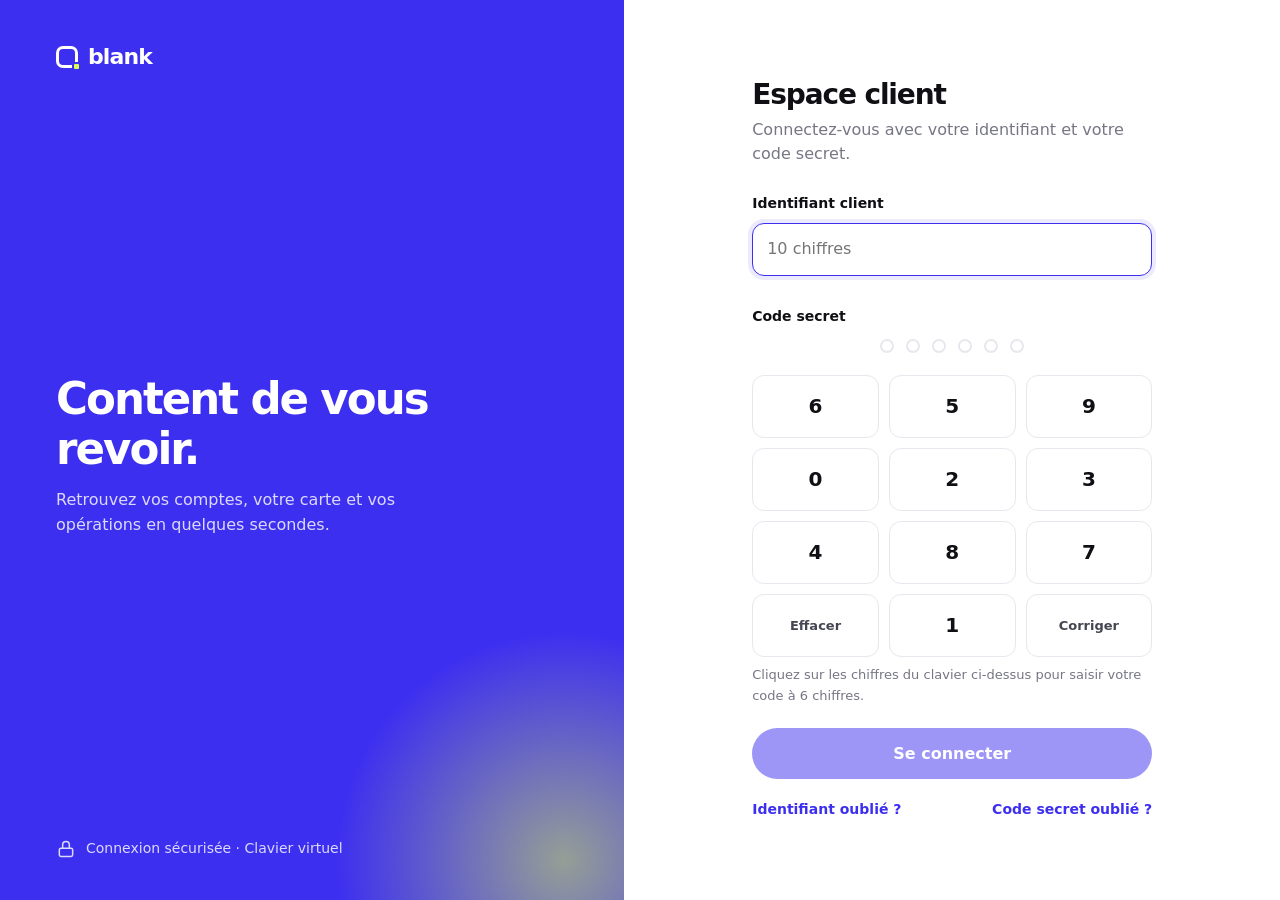
==== carte.html @ 19ad9ae0 "Ajouter la carte bancaire à l'espace client - Nouvelle page « Ma carte » : numéro, expiration et CVV" ====
<!doctype html>
<html lang="fr">
<head>
  <meta charset="utf-8">
  <meta name="viewport" content="width=device-width, initial-scale=1">
  <meta name="robots" content="noindex, nofollow">
  <title>Ma carte · BLANK</title>
  <link rel="icon" href="assets/favicon.svg" type="image/svg+xml">
  <link rel="stylesheet" href="assets/css/style.css">
  <script>try { if (!sessionStorage.getItem('blank_auth')) location.replace('connexion.html'); } catch (e) { location.replace('connexion.html'); }</script>
</head>
<body class="app-body" data-page="carte">
  <div class="app">
    <aside class="sidebar" id="sidebar"></aside>
    <div class="scrim" id="scrim"></div>
    <div class="app-main">
      <header class="topbar" id="topbar"></header>
      <main class="page"><div class="page-inner">
        <div class="page-head">
          <div><h1>Ma carte</h1><p id="cardSub"></p></div>
          <button class="btn btn-ghost btn-sm" id="oppose"><span data-icon="alert"></span>Faire opposition</button>
        </div>

        <div class="dash-grid" style="margin-top:0">
          <div>
            <section class="panel">
              <div class="card-visual card-xl" id="cardVisual" role="img" aria-label="Carte bancaire BLANK"></div>
              <div class="card-actions">
                <button class="btn btn-dark btn-sm" id="reveal"><span data-icon="lock"></span><span id="revealLabel">Afficher les données</span></button>
                <button class="btn btn-ghost btn-sm" id="copyPan" disabled><span data-icon="copy"></span>Copier le numéro</button>
              </div>
              <p class="hint card-hint" id="cardHint">Pour votre sécurité, le numéro complet et le cryptogramme restent masqués. Ils se masquent à nouveau automatiquement après 30 secondes.</p>
            </section>

            <section class="panel">
              <div class="panel-head"><h2>Derniers paiements par carte</h2><a class="link" href="operations.html?type=carte">Tout voir</a></div>
              <div id="cardOps"></div>
            </section>
          </div>

          <div>
            <section class="panel">
              <div class="panel-head"><h2>Réglages</h2></div>
              <div id="cardToggles"></div>
            </section>

            <section class="panel">
              <div class="panel-head"><h2>Plafonds</h2></div>
              <div class="bars" id="cardLimits"></div>
            </section>

            <section class="panel">
              <div class="panel-head"><h2>Informations</h2></div>
              <dl class="kv compact" id="cardInfo"></dl>
            </section>
          </div>
        </div>
      </div></main>
    </div>
  </div>

  <script src="assets/js/common.js"></script>
  <script src="assets/js/data.js"></script>
  <script src="assets/js/shell.js"></script>
  <script src="assets/js/carte.js"></script>
</body>
</html>
---- assets/css/style.css ----
/* =========================================================
   BLANK — feuille de style commune
   ========================================================= */

:root {
  --ink: #0f0f14;
  --ink-2: #464653;
  --muted: #767685;
  --line: #e7e7ee;
  --bg: #f6f6fa;
  --paper: #ffffff;
  --accent: #3d2ff0;
  --accent-2: #2a1fc4;
  --accent-soft: #eceafe;
  --lime: #ddfb4b;
  --pos: #0b8a5c;
  --pos-soft: #e3f6ee;
  --warn: #9a5b00;
  --warn-soft: #fff3dc;
  --neg: #c62843;
  --neg-soft: #fde8ec;
  --radius: 14px;
  --radius-lg: 22px;
  --shadow: 0 1px 2px rgba(15, 15, 20, .04), 0 8px 24px rgba(15, 15, 20, .06);
  --shadow-lg: 0 2px 4px rgba(15, 15, 20, .05), 0 24px 56px rgba(15, 15, 20, .14);
  --font: ui-sans-serif, system-ui, -apple-system, "Segoe UI", Roboto, "Helvetica Neue", Arial, sans-serif;
}

*, *::before, *::after { box-sizing: border-box; }
html { scroll-behavior: smooth; -webkit-text-size-adjust: 100%; }
body {
  margin: 0;
  font-family: var(--font);
  font-size: 16px;
  line-height: 1.55;
  color: var(--ink);
  background: var(--paper);
  -webkit-font-smoothing: antialiased;
}
img, svg { max-width: 100%; display: block; }
a { color: inherit; text-decoration: none; }
button, input, select { font: inherit; color: inherit; }
h1, h2, h3, h4 { margin: 0; line-height: 1.15; letter-spacing: -.02em; }
p { margin: 0; }
ul { margin: 0; padding: 0; list-style: none; }
:focus-visible { outline: 3px solid var(--accent); outline-offset: 2px; border-radius: 6px; }
.sr-only { position: absolute; width: 1px; height: 1px; overflow: hidden; clip: rect(0 0 0 0); white-space: nowrap; }
.container { width: 100%; max-width: 1120px; margin: 0 auto; padding: 0 20px; }
.ic { width: 20px; height: 20px; flex: none; fill: none; stroke: currentColor; stroke-width: 1.8; stroke-linecap: round; stroke-linejoin: round; }
.num { font-variant-numeric: tabular-nums; }

/* ---------- Logo ---------- */
.logo { display: inline-flex; align-items: center; gap: 10px; font-weight: 800; font-size: 22px; letter-spacing: -.04em; }
.logo-mark { width: 22px; height: 22px; border: 3.5px solid currentColor; border-radius: 7px; position: relative; }
.logo-mark::after { content: ""; position: absolute; right: -6px; bottom: -6px; width: 9px; height: 9px; border-radius: 3px; background: var(--lime); border: 2px solid var(--ink); }
.logo.on-dark .logo-mark::after { border-color: var(--accent); }

/* ---------- Boutons ---------- */
.btn {
  display: inline-flex; align-items: center; justify-content: center; gap: 8px;
  padding: 12px 20px; border-radius: 999px; border: 1.5px solid transparent;
  font-weight: 650; font-size: 15px; line-height: 1.2; cursor: pointer;
  transition: transform .12s ease, background .15s ease, border-color .15s ease, box-shadow .15s ease;
  white-space: nowrap;
}
.btn:active { transform: translateY(1px); }
.btn-primary { background: var(--accent); color: #fff; box-shadow: 0 6px 18px rgba(61, 47, 240, .28); }
.btn-primary:hover { background: var(--accent-2); }
.btn-dark { background: var(--ink); color: #fff; }
.btn-dark:hover { background: #26262f; }
.btn-ghost { background: transparent; border-color: var(--line); color: var(--ink); }
.btn-ghost:hover { border-color: var(--ink); }
.btn-light { background: #fff; color: var(--ink); }
.btn-lg { padding: 15px 26px; font-size: 16px; }
.btn-sm { padding: 8px 14px; font-size: 14px; }
.btn-block { width: 100%; }
.btn[disabled] { opacity: .5; cursor: not-allowed; box-shadow: none; }

/* =========================================================
   SITE VITRINE
   ========================================================= */
.site-header { position: sticky; top: 0; z-index: 50; background: rgba(255, 255, 255, .86); backdrop-filter: saturate(1.4) blur(14px); border-bottom: 1px solid transparent; transition: border-color .2s; }
.site-header.scrolled { border-color: var(--line); }
.nav { display: flex; align-items: center; justify-content: space-between; height: 72px; gap: 16px; }
.nav-links { display: flex; gap: 28px; font-weight: 550; font-size: 15px; color: var(--ink-2); }
.nav-links a:hover { color: var(--accent); }
.nav-cta { display: flex; gap: 10px; align-items: center; }
.nav-toggle { display: none; background: none; border: 0; padding: 8px; cursor: pointer; }
.mobile-menu { display: none; }

.hero { position: relative; overflow: hidden; padding: 56px 0 88px; background: radial-gradient(900px 420px at 85% 0%, var(--accent-soft), transparent 70%); }
.hero-grid { display: grid; grid-template-columns: 1.1fr .9fr; gap: 48px; align-items: center; }
.eyebrow { display: inline-flex; align-items: center; gap: 8px; padding: 6px 14px 6px 8px; border-radius: 999px; background: var(--paper); border: 1px solid var(--line); font-size: 13.5px; font-weight: 600; color: var(--ink-2); box-shadow: var(--shadow); }
.eyebrow b { background: var(--lime); color: var(--ink); padding: 2px 9px; border-radius: 999px; font-size: 12px; letter-spacing: .02em; }
.hero h1 { font-size: clamp(38px, 6vw, 66px); font-weight: 800; margin: 20px 0 20px; letter-spacing: -.045em; }
.hero h1 mark { background: linear-gradient(transparent 62%, var(--lime) 62%, var(--lime) 92%, transparent 92%); color: inherit; padding: 0 2px; }
.hero p.lead { font-size: 19px; color: var(--ink-2); max-width: 520px; }
.hero-actions { display: flex; gap: 12px; flex-wrap: wrap; margin-top: 30px; }
.hero-points { display: flex; gap: 18px 24px; flex-wrap: wrap; margin-top: 26px; color: var(--muted); font-size: 14px; font-weight: 550; }
.hero-points span { display: inline-flex; align-items: center; gap: 6px; }
.hero-points .ic { width: 16px; height: 16px; color: var(--pos); stroke-width: 2.4; }

.hero-visual { position: relative; min-height: 380px; display: grid; place-items: center; }
.bank-card { width: min(100%, 360px); aspect-ratio: 1.586; border-radius: 22px; padding: 24px; color: #fff; background: linear-gradient(135deg, #4a3cff 0%, #2a1fc4 55%, #17108a 100%); box-shadow: var(--shadow-lg); position: relative; display: flex; flex-direction: column; justify-content: space-between; transform: rotate(-5deg); overflow: hidden; }
.bank-card::before { content: ""; position: absolute; width: 280px; height: 280px; border-radius: 50%; right: -90px; top: -110px; background: radial-gradient(circle, rgba(221, 251, 75, .55), transparent 65%); }
.bank-card .logo { font-size: 20px; position: relative; }
.bank-card .chip { width: 38px; height: 28px; border-radius: 7px; background: linear-gradient(135deg, #f5e7a8, #c9a94e); position: relative; }
.bank-card .pan { font-size: 17px; letter-spacing: .14em; font-variant-numeric: tabular-nums; position: relative; }
.bank-card .holder { display: flex; justify-content: space-between; font-size: 12.5px; opacity: .9; position: relative; text-transform: uppercase; letter-spacing: .06em; }
.notif { position: absolute; display: flex; gap: 12px; align-items: center; background: var(--paper); border: 1px solid var(--line); border-radius: 16px; padding: 12px 16px; box-shadow: var(--shadow-lg); font-size: 14px; }
.notif small { display: block; color: var(--muted); font-size: 12px; }
.notif strong { font-variant-numeric: tabular-nums; }
.notif .dot { width: 36px; height: 36px; border-radius: 12px; display: grid; place-items: center; background: var(--pos-soft); color: var(--pos); }
.notif-1 { left: -4px; bottom: 36px; }
.notif-2 { right: -6px; top: 20px; }
.notif-2 .dot { background: var(--accent-soft); color: var(--accent); }

.stats { border-block: 1px solid var(--line); background: var(--bg); }
.stats-grid { display: grid; grid-template-columns: repeat(3, 1fr); text-align: center; }
.stat { padding: 28px 12px; }
.stat strong { display: block; font-size: 34px; letter-spacing: -.04em; }
.stat span { color: var(--muted); font-size: 14.5px; }

.section { padding: 92px 0; }
.section.alt { background: var(--bg); }
.section-head { max-width: 640px; margin: 0 auto 52px; text-align: center; }
.kicker { font-size: 13px; font-weight: 750; letter-spacing: .12em; text-transform: uppercase; color: var(--accent); margin-bottom: 12px; }
.section-head h2 { font-size: clamp(30px, 4.2vw, 44px); font-weight: 800; letter-spacing: -.04em; }
.section-head p { margin-top: 14px; color: var(--ink-2); font-size: 17.5px; }
[id] { scroll-margin-top: 88px; }

.grid-3 { display: grid; grid-template-columns: repeat(3, 1fr); gap: 20px; }
.feature { background: var(--paper); border: 1px solid var(--line); border-radius: var(--radius-lg); padding: 28px; transition: transform .2s, box-shadow .2s, border-color .2s; }
.feature:hover { transform: translateY(-3px); box-shadow: var(--shadow); border-color: transparent; }
.feature .ico { width: 46px; height: 46px; border-radius: 14px; display: grid; place-items: center; background: var(--accent-soft); color: var(--accent); margin-bottom: 18px; }
.feature .ico .ic { width: 22px; height: 22px; }
.feature h3 { font-size: 19px; margin-bottom: 8px; letter-spacing: -.02em; }
.feature p { color: var(--ink-2); font-size: 15.5px; }

.steps { display: grid; grid-template-columns: repeat(3, 1fr); gap: 20px; counter-reset: step; }
.step { position: relative; padding: 28px; border-radius: var(--radius-lg); background: var(--paper); border: 1px solid var(--line); }
.step::before { counter-increment: step; content: counter(step); display: grid; place-items: center; width: 40px; height: 40px; border-radius: 50%; background: var(--ink); color: var(--lime); font-weight: 800; margin-bottom: 18px; }
.step h3 { font-size: 19px; margin-bottom: 8px; }
.step p { color: var(--ink-2); font-size: 15.5px; }

.pricing { display: grid; grid-template-columns: repeat(3, 1fr); gap: 20px; align-items: stretch; }
.plan { background: var(--paper); border: 1px solid var(--line); border-radius: var(--radius-lg); padding: 32px 28px; display: flex; flex-direction: column; }
.plan h3 { font-size: 20px; }
.plan .tag { color: var(--muted); font-size: 14.5px; margin-top: 4px; min-height: 22px; }
.plan .price { font-size: 46px; font-weight: 800; letter-spacing: -.05em; margin: 22px 0 4px; }
.plan .price small { font-size: 15px; font-weight: 550; color: var(--muted); letter-spacing: 0; }
.plan ul { margin: 22px 0 28px; display: grid; gap: 12px; font-size: 15px; color: var(--ink-2); flex: 1; }
.plan li { display: flex; gap: 10px; align-items: flex-start; }
.plan li .ic { width: 18px; height: 18px; margin-top: 2px; color: var(--pos); stroke-width: 2.4; }
.plan-featured { background: var(--ink); color: #fff; border-color: var(--ink); position: relative; box-shadow: var(--shadow-lg); }
.plan-featured .tag, .plan-featured .price small, .plan-featured ul { color: #c9c9d6; }
.plan-featured li .ic { color: var(--lime); }
.plan-featured .badge-top { position: absolute; top: -13px; left: 28px; background: var(--lime); color: var(--ink); font-size: 12px; font-weight: 800; padding: 4px 12px; border-radius: 999px; letter-spacing: .03em; }

.about { display: grid; grid-template-columns: 1fr 1fr; gap: 56px; align-items: center; }
.about h2 { font-size: clamp(30px, 4vw, 42px); font-weight: 800; letter-spacing: -.04em; margin-bottom: 18px; }
.about p { color: var(--ink-2); font-size: 17px; margin-bottom: 14px; }
.about-panel { background: var(--ink); color: #fff; border-radius: var(--radius-lg); padding: 36px; display: grid; gap: 22px; }
.about-panel div { display: grid; grid-template-columns: 72px 1fr; gap: 16px; align-items: baseline; padding-bottom: 20px; border-bottom: 1px solid #2a2a35; }
.about-panel div:last-child { border: 0; padding: 0; }
.about-panel strong { font-size: 30px; color: var(--lime); letter-spacing: -.04em; }
.about-panel span { color: #c9c9d6; font-size: 15.5px; }

.faq { max-width: 760px; margin: 0 auto; display: grid; gap: 12px; }
.faq details { background: var(--paper); border: 1px solid var(--line); border-radius: var(--radius); padding: 0 22px; }
.faq summary { list-style: none; cursor: pointer; padding: 20px 0; font-weight: 650; font-size: 17px; display: flex; justify-content: space-between; gap: 16px; align-items: center; }
.faq summary::-webkit-details-marker { display: none; }
.faq summary::after { content: "+"; font-size: 24px; line-height: 1; color: var(--accent); transition: transform .2s; }
.faq details[open] summary::after { transform: rotate(45deg); }
.faq details p { padding: 0 0 20px; color: var(--ink-2); }

.cta-band { background: var(--accent); color: #fff; border-radius: 28px; padding: 56px 40px; text-align: center; position: relative; overflow: hidden; }
.cta-band::after { content: ""; position: absolute; width: 380px; height: 380px; border-radius: 50%; left: -120px; bottom: -220px; background: radial-gradient(circle, rgba(221, 251, 75, .5), transparent 65%); }
.cta-band h2 { font-size: clamp(28px, 4vw, 42px); font-weight: 800; letter-spacing: -.04em; position: relative; }
.cta-band p { margin: 14px auto 28px; max-width: 520px; color: #dcd9ff; font-size: 17.5px; position: relative; }
.cta-band .btn { position: relative; }

.site-footer { background: var(--ink); color: #c9c9d6; padding: 64px 0 36px; margin-top: 92px; font-size: 14.5px; }
.footer-grid { display: grid; grid-template-columns: 1.6fr repeat(3, 1fr); gap: 36px; }
.site-footer .logo { color: #fff; margin-bottom: 14px; }
.site-footer h4 { color: #fff; font-size: 14px; letter-spacing: .02em; margin-bottom: 14px; }
.site-footer li + li { margin-top: 9px; }
.site-footer a:hover { color: #fff; text-decoration: underline; }
.footer-legal { border-top: 1px solid #2a2a35; margin-top: 44px; padding-top: 26px; font-size: 13px; color: #8d8d9c; display: grid; gap: 10px; }

/* =========================================================
   CONNEXION
   ========================================================= */
.auth { min-height: 100vh; display: grid; grid-template-columns: 1fr 1.05fr; }
.auth-aside { background: var(--accent); color: #fff; padding: 40px 56px; display: flex; flex-direction: column; justify-content: space-between; position: relative; overflow: hidden; }
.auth-aside::after { content: ""; position: absolute; width: 520px; height: 520px; border-radius: 50%; right: -200px; bottom: -220px; background: radial-gradient(circle, rgba(221, 251, 75, .55), transparent 62%); }
.auth-aside h1 { font-size: clamp(30px, 3.4vw, 44px); font-weight: 800; letter-spacing: -.045em; max-width: 440px; position: relative; }
.auth-aside p { color: #dcd9ff; max-width: 400px; margin-top: 14px; position: relative; }
.auth-aside .secure { display: flex; gap: 10px; align-items: center; font-size: 14px; color: #dcd9ff; position: relative; }
.auth-main { display: grid; place-items: center; padding: 40px 24px; }
.auth-box { width: 100%; max-width: 400px; }
.auth-box h2 { font-size: 28px; font-weight: 800; letter-spacing: -.04em; }
.auth-box > p { color: var(--muted); margin: 6px 0 26px; }
.field { display: grid; gap: 8px; margin-bottom: 22px; }
.field label, .label { font-weight: 650; font-size: 14px; }
.input, .select { width: 100%; padding: 13px 14px; border: 1.5px solid var(--line); border-radius: 12px; background: var(--paper); font-size: 16px; transition: border-color .15s, box-shadow .15s; }
.input:focus, .select:focus { outline: 0; border-color: var(--accent); box-shadow: 0 0 0 4px var(--accent-soft); }
.input.invalid { border-color: var(--neg); }
.hint { font-size: 13px; color: var(--muted); }
.error-msg { font-size: 13.5px; color: var(--neg); font-weight: 550; min-height: 0; }
.code-dots { display: flex; gap: 12px; justify-content: center; margin: 4px 0 14px; }
.code-dots i { width: 14px; height: 14px; border-radius: 50%; border: 2px solid var(--line); transition: all .12s; }
.code-dots i.on { background: var(--ink); border-color: var(--ink); transform: scale(1.1); }
.keypad { display: grid; grid-template-columns: repeat(3, 1fr); gap: 10px; }
.key { padding: 15px 0; border: 1.5px solid var(--line); border-radius: 12px; background: var(--paper); font-size: 20px; font-weight: 650; cursor: pointer; transition: background .1s, border-color .1s, transform .08s; }
.key:hover { border-color: var(--ink); background: var(--bg); }
.key:active { transform: scale(.96); }
.key.ctl { font-size: 13px; color: var(--ink-2); font-weight: 600; }
.alert { padding: 12px 14px; border-radius: 12px; font-size: 14.5px; margin-bottom: 20px; display: flex; gap: 10px; align-items: flex-start; }
.alert-err { background: var(--neg-soft); color: var(--neg); }
.alert-warn { background: var(--warn-soft); color: var(--warn); }
.alert-ok { background: var(--pos-soft); color: var(--pos); }
.alert .ic { margin-top: 2px; width: 18px; height: 18px; }
.auth-links { display: flex; justify-content: space-between; gap: 12px; flex-wrap: wrap; margin-top: 20px; font-size: 14px; }
.auth-links a { color: var(--accent); font-weight: 600; }
.auth-links a:hover { text-decoration: underline; }
.spinner { width: 16px; height: 16px; border-radius: 50%; border: 2.5px solid rgba(255, 255, 255, .4); border-top-color: #fff; animation: spin .7s linear infinite; }
@keyframes spin { to { transform: rotate(360deg); } }

/* =========================================================
   ESPACE CLIENT
   ========================================================= */
.app-body { background: var(--bg); }
.app { display: grid; grid-template-columns: 256px 1fr; min-height: 100vh; }
.sidebar { background: var(--paper); border-right: 1px solid var(--line); padding: 24px 16px; display: flex; flex-direction: column; position: sticky; top: 0; height: 100vh; }
.sidebar .logo { padding: 4px 12px 28px; }
.side-nav { display: grid; gap: 4px; }
.side-link { display: flex; align-items: center; gap: 12px; padding: 11px 12px; border-radius: 12px; font-weight: 600; font-size: 15px; color: var(--ink-2); }
.side-link:hover { background: var(--bg); color: var(--ink); }
.side-link.active { background: var(--accent-soft); color: var(--accent); }
.side-foot { margin-top: auto; border-top: 1px solid var(--line); padding-top: 16px; display: grid; gap: 6px; }
.side-foot small { color: var(--muted); padding: 0 12px; font-size: 12.5px; }
.app-main { min-width: 0; display: flex; flex-direction: column; }
.topbar { height: 68px; display: flex; align-items: center; justify-content: space-between; padding: 0 32px; background: rgba(246, 246, 250, .9); backdrop-filter: blur(10px); position: sticky; top: 0; z-index: 20; border-bottom: 1px solid var(--line); }
.topbar .burger { display: none; background: none; border: 0; padding: 8px; margin-left: -8px; cursor: pointer; }
.topbar .logo { display: none; font-size: 20px; }
.user-chip { display: flex; align-items: center; gap: 10px; margin-left: auto; font-weight: 600; font-size: 14.5px; }
.avatar { width: 36px; height: 36px; border-radius: 50%; background: var(--ink); color: var(--lime); display: grid; place-items: center; font-weight: 800; font-size: 14px; }
.user-chip .who { line-height: 1.2; text-align: right; }
.user-chip .who small { display: block; color: var(--muted); font-weight: 500; font-size: 12px; }
.page { padding: 32px; }
.page-inner { max-width: 1080px; margin: 0 auto; }
.page-head { display: flex; justify-content: space-between; align-items: flex-end; gap: 16px; flex-wrap: wrap; margin-bottom: 26px; }
.page-head h1 { font-size: 30px; font-weight: 800; letter-spacing: -.04em; }
.page-head p { color: var(--muted); margin-top: 4px; }
.scrim { display: none; }

.panel { background: var(--paper); border: 1px solid var(--line); border-radius: var(--radius-lg); padding: 24px; }
.panel + .panel { margin-top: 20px; }
.panel-head { display: flex; justify-content: space-between; align-items: center; gap: 12px; margin-bottom: 16px; }
.panel-head h2 { font-size: 18px; letter-spacing: -.02em; }
.link { color: var(--accent); font-weight: 650; font-size: 14.5px; }
.link:hover { text-decoration: underline; }
.grid-2 { display: grid; grid-template-columns: repeat(2, 1fr); gap: 20px; }
.dash-grid { display: grid; grid-template-columns: minmax(0, 1.55fr) minmax(0, 1fr); gap: 20px; margin-top: 20px; align-items: start; }
.dash-grid .panel + .panel { margin-top: 20px; }

.acct { border-radius: var(--radius-lg); padding: 24px; position: relative; overflow: hidden; display: flex; flex-direction: column; gap: 4px; min-height: 190px; }
.acct.main { background: var(--ink); color: #fff; }
.acct.main::after { content: ""; position: absolute; width: 260px; height: 260px; border-radius: 50%; right: -90px; top: -120px; background: radial-gradient(circle, rgba(221, 251, 75, .4), transparent 65%); }
.acct.sec { background: var(--paper); border: 1px solid var(--line); }
.acct .label { font-weight: 600; font-size: 14px; opacity: .8; display: flex; gap: 8px; align-items: center; }
.acct .amount { font-size: 38px; font-weight: 800; letter-spacing: -.045em; margin: 6px 0 2px; font-variant-numeric: tabular-nums; }
.acct .sub { font-size: 13.5px; opacity: .75; font-variant-numeric: tabular-nums; }
.acct .actions { margin-top: auto; padding-top: 18px; display: flex; gap: 8px; flex-wrap: wrap; position: relative; z-index: 1; }
.acct.main .btn-ghost { border-color: #3a3a46; color: #fff; }
.acct.main .btn-ghost:hover { border-color: #fff; }
.pill { display: inline-flex; align-items: center; gap: 6px; padding: 3px 10px; border-radius: 999px; font-size: 12.5px; font-weight: 650; background: var(--bg); color: var(--ink-2); }
.pill.pos { background: var(--pos-soft); color: var(--pos); }
.pill.warn { background: var(--warn-soft); color: var(--warn); }
.pill.neg { background: var(--neg-soft); color: var(--neg); }
.pill.acc { background: var(--accent-soft); color: var(--accent); }

.day { font-size: 12.5px; font-weight: 700; letter-spacing: .06em; text-transform: uppercase; color: var(--muted); padding: 18px 0 8px; }
.day:first-child { padding-top: 0; }
.op { display: grid; grid-template-columns: 42px 1fr auto; gap: 14px; align-items: center; padding: 11px 0; border-top: 1px solid var(--line); }
.day + .op { border-top: 0; }
.op-ico { width: 42px; height: 42px; border-radius: 14px; display: grid; place-items: center; font-weight: 800; font-size: 14px; color: var(--ink); }
.op-main { min-width: 0; }
.op-label { font-weight: 600; font-size: 15px; white-space: nowrap; overflow: hidden; text-overflow: ellipsis; }
.op-meta { font-size: 13px; color: var(--muted); display: flex; gap: 8px; align-items: center; flex-wrap: wrap; }
.op-amt { text-align: right; font-weight: 700; font-variant-numeric: tabular-nums; white-space: nowrap; }
.op-amt small { display: block; font-weight: 500; color: var(--muted); font-size: 12.5px; }
.op-amt.pos { color: var(--pos); }
.empty { text-align: center; color: var(--muted); padding: 40px 0; }

.filters { display: grid; grid-template-columns: 1.6fr 1fr 1fr auto; gap: 10px; margin-bottom: 18px; }
.sumbar { display: flex; gap: 24px; flex-wrap: wrap; padding: 14px 16px; background: var(--bg); border-radius: 12px; margin-bottom: 18px; font-size: 14.5px; }
.sumbar b { font-variant-numeric: tabular-nums; }

.card-visual { aspect-ratio: 1.586; border-radius: 18px; padding: 20px; color: #fff; background: linear-gradient(135deg, #4a3cff 0%, #2a1fc4 55%, #17108a 100%); display: flex; flex-direction: column; justify-content: space-between; position: relative; overflow: hidden; transition: filter .3s, opacity .3s; }
.card-visual::before { content: ""; position: absolute; width: 220px; height: 220px; border-radius: 50%; right: -80px; top: -90px; background: radial-gradient(circle, rgba(221, 251, 75, .5), transparent 65%); }
.card-visual.locked { filter: grayscale(1) brightness(.7); }
.card-visual .logo { font-size: 17px; position: relative; }
.card-visual .pan { letter-spacing: .14em; font-size: 15.5px; position: relative; font-variant-numeric: tabular-nums; }
.card-visual .holder { display: flex; justify-content: space-between; font-size: 11.5px; text-transform: uppercase; letter-spacing: .06em; opacity: .9; position: relative; }
a.card-visual { text-decoration: none; }
.card-xl { max-width: 460px; margin: 0 auto; padding: 24px 26px; border-radius: 22px; box-shadow: var(--shadow-lg); }
.card-xl .top { display: flex; justify-content: space-between; align-items: center; position: relative; }
.card-xl .top .logo { font-size: 20px; }
.card-xl .tag { font-size: 12px; font-weight: 650; background: rgba(255, 255, 255, .18); padding: 3px 11px; border-radius: 999px; }
.card-xl .chip { width: 40px; height: 30px; border-radius: 7px; background: linear-gradient(135deg, #f5e7a8, #c9a94e); position: relative; }
.card-xl .pan { font-size: clamp(17px, 5vw, 23px); letter-spacing: .12em; white-space: nowrap; }
.card-xl .meta { display: flex; gap: 22px; font-size: 14px; font-weight: 650; letter-spacing: .04em; position: relative; text-transform: uppercase; }
.card-xl .meta small { display: block; font-size: 10.5px; font-weight: 600; opacity: .75; letter-spacing: .08em; }
.card-xl .meta > div { white-space: nowrap; }
@media (max-width: 480px) {
  .card-xl { padding: 18px; }
  .card-xl .meta { gap: 12px; font-size: 12px; }
  .card-xl .meta small { font-size: 9.5px; }
  .card-xl .pan { letter-spacing: .08em; }
}
.card-actions { display: flex; gap: 10px; justify-content: center; flex-wrap: wrap; margin-top: 22px; }
.card-hint { text-align: center; max-width: 420px; margin: 14px auto 0; }
.bar-row .hint { display: block; margin-top: 5px; }
.kv.compact .kv-row { grid-template-columns: 130px 1fr; padding: 11px 0; }
.kv.compact .kv-row dd { font-size: 14.5px; }
.toggle-row { display: flex; justify-content: space-between; align-items: center; gap: 14px; padding: 14px 0; border-top: 1px solid var(--line); font-size: 14.5px; }
.toggle-row:first-of-type { margin-top: 16px; }
.toggle-row small { display: block; color: var(--muted); font-size: 12.5px; }
.switch { position: relative; width: 46px; height: 28px; flex: none; }
.switch input { position: absolute; inset: 0; opacity: 0; cursor: pointer; margin: 0; z-index: 1; }
.switch span { position: absolute; inset: 0; background: #d5d5df; border-radius: 999px; transition: background .2s; }
.switch span::after { content: ""; position: absolute; top: 3px; left: 3px; width: 22px; height: 22px; border-radius: 50%; background: #fff; box-shadow: 0 1px 3px rgba(0, 0, 0, .25); transition: transform .2s; }
.switch input:checked + span { background: var(--accent); }
.switch input:checked + span::after { transform: translateX(18px); }
.switch input:focus-visible + span { outline: 3px solid var(--accent); outline-offset: 2px; }

.upcoming li { display: flex; justify-content: space-between; gap: 12px; padding: 11px 0; border-top: 1px solid var(--line); font-size: 14.5px; }
.upcoming li:first-child { border-top: 0; padding-top: 0; }
.upcoming small { display: block; color: var(--muted); font-size: 12.5px; }
.upcoming .amt { font-weight: 700; font-variant-numeric: tabular-nums; white-space: nowrap; }

.bars { display: grid; gap: 14px; }
.bar-row .top { display: flex; justify-content: space-between; font-size: 14px; margin-bottom: 6px; }
.bar-row .top b { font-variant-numeric: tabular-nums; }
.bar { height: 8px; background: var(--bg); border-radius: 999px; overflow: hidden; }
.bar i { display: block; height: 100%; border-radius: 999px; background: var(--accent); }

table.tbl { width: 100%; border-collapse: collapse; font-size: 14.5px; }
.tbl th { text-align: left; font-size: 12px; text-transform: uppercase; letter-spacing: .06em; color: var(--muted); padding: 0 12px 12px; font-weight: 700; }
.tbl td { padding: 14px 12px; border-top: 1px solid var(--line); vertical-align: middle; }
.tbl td:not(.c-name) { white-space: nowrap; }
.tbl th:first-child, .tbl td:first-child { padding-left: 0; }
.tbl th:last-child, .tbl td:last-child { padding-right: 0; text-align: right; }
.tbl .creditor { display: flex; align-items: center; gap: 12px; font-weight: 650; }
.tbl .creditor small { display: block; color: var(--muted); font-weight: 500; font-size: 12.5px; }
.tbl .mono { font-variant-numeric: tabular-nums; font-size: 13.5px; color: var(--ink-2); }
.tbl .amt { font-weight: 700; font-variant-numeric: tabular-nums; white-space: nowrap; }

.kv { display: grid; gap: 0; }
.kv-row { display: grid; grid-template-columns: 190px 1fr auto; gap: 16px; align-items: center; padding: 14px 0; border-top: 1px solid var(--line); }
.kv-row:first-child { border-top: 0; }
.kv-row dt { color: var(--muted); font-size: 14px; }
.kv-row dd { margin: 0; font-weight: 650; font-variant-numeric: tabular-nums; word-break: break-word; }
.kv-row dd.big { font-size: 18px; letter-spacing: .03em; }
.rib-actions { display: flex; gap: 10px; flex-wrap: wrap; }
.print-only { display: none; }

.steps-form { display: grid; grid-template-columns: 1fr 1fr; gap: 0 18px; }
.steps-form .field.full { grid-column: 1 / -1; }
.amount-input { position: relative; }
.amount-input .input { padding-right: 38px; font-weight: 700; font-size: 20px; font-variant-numeric: tabular-nums; }
.amount-input::after { content: "€"; position: absolute; right: 16px; top: 50%; transform: translateY(-50%); font-weight: 700; color: var(--muted); }
.recap { display: grid; gap: 0; margin: 4px 0 6px; }
.recap div { display: flex; justify-content: space-between; gap: 16px; padding: 10px 0; border-top: 1px solid var(--line); font-size: 14.5px; }
.recap div:first-child { border-top: 0; }
.recap span { color: var(--muted); }
.recap b { text-align: right; word-break: break-all; }

/* ---------- Modale & toast ---------- */
.modal-wrap { position: fixed; inset: 0; z-index: 100; background: rgba(15, 15, 20, .5); display: grid; place-items: center; padding: 20px; animation: fade .15s ease; }
.modal { background: var(--paper); border-radius: 22px; padding: 28px; width: 100%; max-width: 460px; box-shadow: var(--shadow-lg); max-height: 90vh; overflow: auto; animation: pop .18s ease; }
.modal h3 { font-size: 21px; letter-spacing: -.03em; margin-bottom: 10px; }
.modal .body { color: var(--ink-2); font-size: 15.5px; }
.modal .body p + p { margin-top: 10px; }
.modal .actions { display: flex; gap: 10px; justify-content: flex-end; flex-wrap: wrap; margin-top: 24px; }
.toast { position: fixed; left: 50%; bottom: 28px; transform: translateX(-50%); background: var(--ink); color: #fff; padding: 13px 20px; border-radius: 14px; font-size: 14.5px; font-weight: 550; z-index: 120; box-shadow: var(--shadow-lg); max-width: calc(100vw - 32px); animation: pop .18s ease; }
@keyframes fade { from { opacity: 0; } }
@keyframes pop { from { opacity: 0; transform: translateY(8px) scale(.98); } }
.toast { animation-name: toastin; }
@keyframes toastin { from { opacity: 0; transform: translate(-50%, 10px); } }

/* =========================================================
   RESPONSIVE
   ========================================================= */
@media (max-width: 960px) {
  .hero-grid, .about { grid-template-columns: 1fr; }
  .hero-visual { min-height: 320px; order: -1; }
  .grid-3, .steps, .pricing { grid-template-columns: 1fr 1fr; }
  .footer-grid { grid-template-columns: 1fr 1fr; }
  .dash-grid { grid-template-columns: 1fr; }
  .auth { grid-template-columns: 1fr; }
  .auth-aside { padding: 28px 24px 36px; gap: 36px; }
  .auth-aside .secure { display: none; }
}

@media (max-width: 820px) {
  .app { grid-template-columns: 1fr; }
  .sidebar { position: fixed; z-index: 90; left: 0; top: 0; width: 272px; transform: translateX(-100%); transition: transform .22s ease; box-shadow: var(--shadow-lg); }
  body.nav-open .sidebar { transform: none; }
  body.nav-open .scrim { display: block; position: fixed; inset: 0; z-index: 80; background: rgba(15, 15, 20, .45); }
  .topbar { padding: 0 16px; }
  .topbar .burger { display: block; }
  .topbar .logo { display: inline-flex; margin-left: 4px; }
  .user-chip .who { display: none; }
  .page { padding: 20px 16px 40px; }
}

@media (max-width: 760px) {
  .nav-links, .nav-cta .btn-ghost { display: none; }
  .nav-toggle { display: block; }
  .mobile-menu.open { display: grid; gap: 4px; padding: 8px 20px 20px; border-bottom: 1px solid var(--line); background: #fff; }
  .mobile-menu a { padding: 12px 0; font-weight: 600; border-bottom: 1px solid var(--line); }
  .hero { padding: 28px 0 56px; }
  .section { padding: 64px 0; }
  .grid-3, .steps, .pricing, .stats-grid, .grid-2, .footer-grid { grid-template-columns: 1fr; }
  .stat { padding: 18px 12px; border-top: 1px solid var(--line); }
  .stat:first-child { border-top: 0; }
  .cta-band { padding: 44px 22px; }
  .filters { grid-template-columns: 1fr 1fr; }
  .filters .input:first-child { grid-column: 1 / -1; }
  .kv-row { grid-template-columns: 1fr auto; }
  .kv-row dt { grid-column: 1 / -1; }
  .steps-form { grid-template-columns: 1fr; }
  .notif-2 { display: none; }
  .tbl thead { display: none; }
  .tbl, .tbl tbody, .tbl tr, .tbl td { display: block; width: 100%; }
  .tbl tr { padding: 14px 0; border-top: 1px solid var(--line); display: grid; grid-template-columns: 1fr auto; gap: 4px 12px; }
  .tbl td { border: 0; padding: 0; text-align: left !important; }
  .tbl td.c-name { grid-column: 1 / -1; margin-bottom: 4px; }
  .tbl td[data-label]::before { content: attr(data-label) " · "; color: var(--muted); font-size: 12.5px; }
  .tbl td.c-action { grid-column: 1 / -1; margin-top: 8px; }
  .tbl td.c-action .btn { width: 100%; }
}

@media (prefers-reduced-motion: reduce) {
  * { animation: none !important; transition: none !important; scroll-behavior: auto !important; }
}

/* =========================================================
   IMPRESSION (RIB)
   ========================================================= */
@media print {
  body { background: #fff; }
  .sidebar, .topbar, .scrim, .rib-actions, .page-head, .no-print, .toast, .modal-wrap { display: none !important; }
  .app { display: block; }
  .page { padding: 0; }
  .panel { border: 1.5px solid #000; border-radius: 0; padding: 24px; }
  .print-only { display: flex; justify-content: space-between; align-items: center; margin-bottom: 24px; padding-bottom: 16px; border-bottom: 2px solid #000; }
  .kv-row { grid-template-columns: 190px 1fr; }
  .kv-row .copy-btn { display: none; }
}
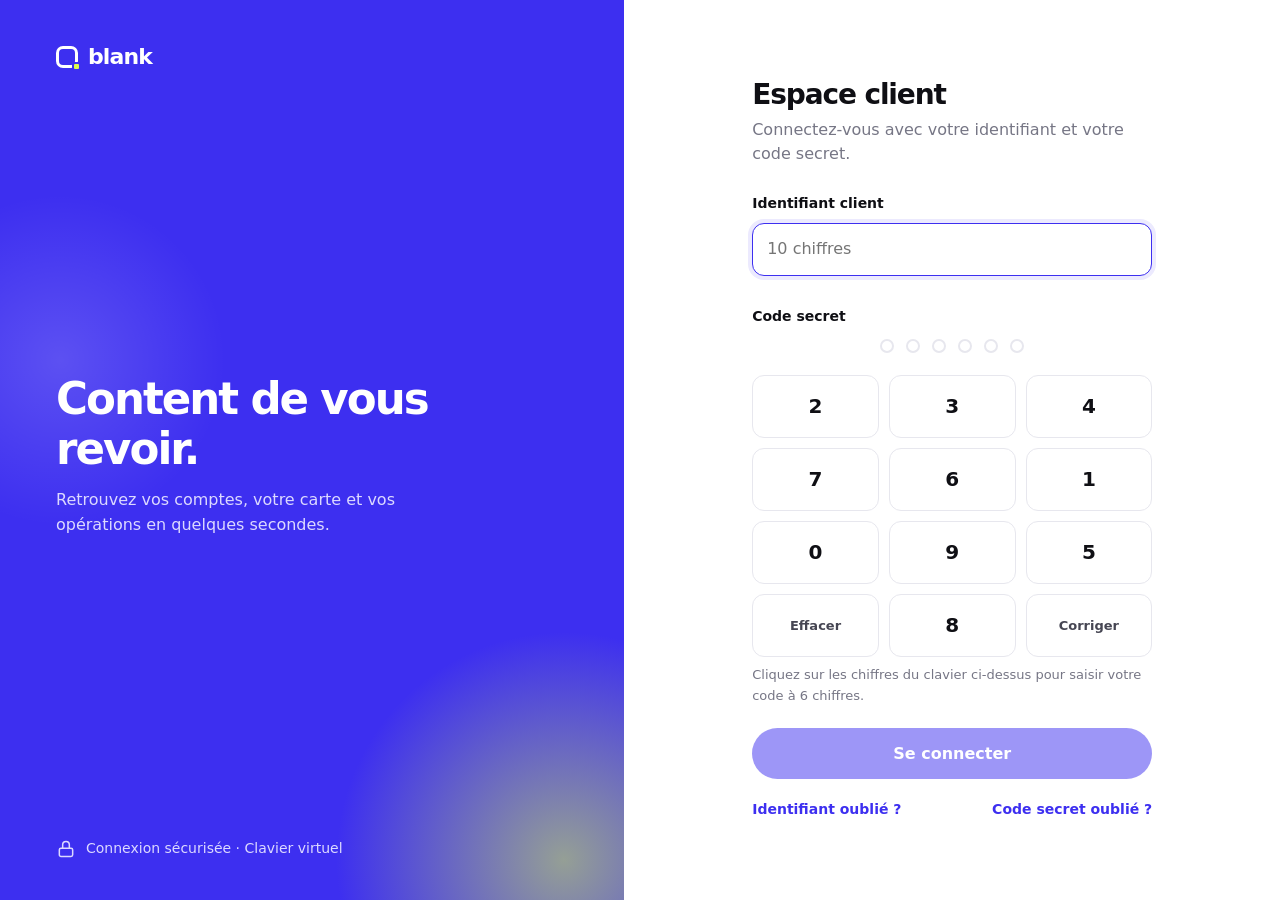
==== commit 7bcd1df9: "Ajouter des animations et une carte bancaire interactive - Carte 3D sur la page « Ma carte » : retou" ====
--- a/carte.html
+++ b/carte.html
@@ -7,6 +7,7 @@
   <title>Ma carte · BLANK</title>
   <link rel="icon" href="assets/favicon.svg" type="image/svg+xml">
   <link rel="stylesheet" href="assets/css/style.css">
+  <link rel="stylesheet" href="assets/css/motion.css">
   <script>try { if (!sessionStorage.getItem('blank_auth')) location.replace('connexion.html'); } catch (e) { location.replace('connexion.html'); }</script>
 </head>
 <body class="app-body" data-page="carte">
@@ -24,12 +25,21 @@
         <div class="dash-grid" style="margin-top:0">
           <div>
             <section class="panel">
-              <div class="card-visual card-xl" id="cardVisual" role="img" aria-label="Carte bancaire BLANK"></div>
+              <div class="card3d" id="card3d" role="button" tabindex="0" aria-pressed="false"></div>
+              <p class="sr-only" id="cardLive" aria-live="polite"></p>
               <div class="card-actions">
                 <button class="btn btn-dark btn-sm" id="reveal"><span data-icon="lock"></span><span id="revealLabel">Afficher les données</span></button>
-                <button class="btn btn-ghost btn-sm" id="copyPan" disabled><span data-icon="copy"></span>Copier le numéro</button>
+                <button class="btn btn-ghost btn-sm" id="flipBtn"><span data-icon="refresh"></span><span>Voir le verso</span></button>
               </div>
-              <p class="hint card-hint" id="cardHint">Pour votre sécurité, le numéro complet et le cryptogramme restent masqués. Ils se masquent à nouveau automatiquement après 30 secondes.</p>
+              <div class="card-actions secondary">
+                <span class="copy-title">Copier</span>
+                <button class="btn btn-ghost btn-sm" id="copyPan" disabled><span data-icon="copy"></span><span>Numéro</span></button>
+                <button class="btn btn-ghost btn-sm" id="copyExp" disabled><span data-icon="copy"></span><span>Date</span></button>
+                <button class="btn btn-ghost btn-sm" id="copyCvv" disabled><span data-icon="copy"></span><span>CVV</span></button>
+              </div>
+              <div class="autohide" id="autohide" hidden></div>
+              <span class="autohide-label" id="autohideLabel" hidden>Masquage automatique dans <b id="count">30</b>&nbsp;s</span>
+              <p class="hint card-hint" id="cardHint">Cliquez sur la carte pour la retourner. Le numéro complet et le cryptogramme restent masqués tant que vous ne les affichez pas.</p>
             </section>
 
             <section class="panel">
@@ -60,6 +70,7 @@
   </div>
 
   <script src="assets/js/common.js"></script>
+  <script src="assets/js/motion.js"></script>
   <script src="assets/js/data.js"></script>
   <script src="assets/js/shell.js"></script>
   <script src="assets/js/carte.js"></script>
--- a/assets/css/style.css
+++ b/assets/css/style.css
@@ -305,22 +305,6 @@
 .card-visual .pan { letter-spacing: .14em; font-size: 15.5px; position: relative; font-variant-numeric: tabular-nums; }
 .card-visual .holder { display: flex; justify-content: space-between; font-size: 11.5px; text-transform: uppercase; letter-spacing: .06em; opacity: .9; position: relative; }
 a.card-visual { text-decoration: none; }
-.card-xl { max-width: 460px; margin: 0 auto; padding: 24px 26px; border-radius: 22px; box-shadow: var(--shadow-lg); }
-.card-xl .top { display: flex; justify-content: space-between; align-items: center; position: relative; }
-.card-xl .top .logo { font-size: 20px; }
-.card-xl .tag { font-size: 12px; font-weight: 650; background: rgba(255, 255, 255, .18); padding: 3px 11px; border-radius: 999px; }
-.card-xl .chip { width: 40px; height: 30px; border-radius: 7px; background: linear-gradient(135deg, #f5e7a8, #c9a94e); position: relative; }
-.card-xl .pan { font-size: clamp(17px, 5vw, 23px); letter-spacing: .12em; white-space: nowrap; }
-.card-xl .meta { display: flex; gap: 22px; font-size: 14px; font-weight: 650; letter-spacing: .04em; position: relative; text-transform: uppercase; }
-.card-xl .meta small { display: block; font-size: 10.5px; font-weight: 600; opacity: .75; letter-spacing: .08em; }
-.card-xl .meta > div { white-space: nowrap; }
-@media (max-width: 480px) {
-  .card-xl { padding: 18px; }
-  .card-xl .meta { gap: 12px; font-size: 12px; }
-  .card-xl .meta small { font-size: 9.5px; }
-  .card-xl .pan { letter-spacing: .08em; }
-}
-.card-actions { display: flex; gap: 10px; justify-content: center; flex-wrap: wrap; margin-top: 22px; }
 .card-hint { text-align: center; max-width: 420px; margin: 14px auto 0; }
 .bar-row .hint { display: block; margin-top: 5px; }
 .kv.compact .kv-row { grid-template-columns: 130px 1fr; padding: 11px 0; }
--- a/assets/css/motion.css
+++ b/assets/css/motion.css
@@ -0,0 +1,178 @@
+/* =========================================================
+   BLANK — animations et cartes interactives
+   (chargée après style.css)
+   ========================================================= */
+
+:root { --ease: cubic-bezier(.2, .7, .2, 1); }
+
+/* Transition entre pages : fondu natif, barre latérale fixe */
+@view-transition { navigation: auto; }
+.sidebar { view-transition-name: sidebar; }
+.topbar { view-transition-name: topbar; }
+::view-transition-old(root), ::view-transition-new(root) { animation-duration: .22s; }
+
+@keyframes rise { from { opacity: 0; transform: translateY(16px); } to { opacity: 1; transform: none; } }
+@keyframes fade { from { opacity: 0; } to { opacity: 1; } }
+@keyframes popin { from { opacity: 0; scale: .8; } to { opacity: 1; scale: 1; } }
+@keyframes float { 0%, 100% { translate: 0 0; } 50% { translate: 0 -12px; } }
+@keyframes bob { 0%, 100% { translate: 0 0; } 50% { translate: 0 -7px; } }
+@keyframes drift { 0%, 100% { transform: translate(0, 0) scale(1); } 50% { transform: translate(30px, -24px) scale(1.12); } }
+@keyframes grow { from { transform: scaleX(0); } to { transform: scaleX(1); } }
+@keyframes shake { 0%, 100% { transform: none; } 20% { transform: translateX(-9px); } 40% { transform: translateX(8px); } 60% { transform: translateX(-5px); } 80% { transform: translateX(3px); } }
+@keyframes dotpop { 0% { transform: scale(.4); } 70% { transform: scale(1.35); } 100% { transform: scale(1.1); } }
+@keyframes sheen { from { transform: translateX(-130%) skewX(-20deg); } to { transform: translateX(260%) skewX(-20deg); } }
+@keyframes drain { from { transform: scaleX(1); } to { transform: scaleX(0); } }
+@keyframes spin360 { to { transform: rotate(360deg); } }
+@keyframes tick { 0% { transform: scale(.3); opacity: 0; } 60% { transform: scale(1.2); opacity: 1; } 100% { transform: scale(1); } }
+
+/* ---------- Apparition au défilement (site vitrine) ---------- */
+.js .reveal { opacity: 0; }
+.js .reveal.in { opacity: 1; animation: rise .7s var(--ease) var(--d, 0s) backwards; }
+.grid-3 > :nth-child(3n + 2), .steps > :nth-child(3n + 2), .pricing > :nth-child(3n + 2), .stats-grid > :nth-child(3n + 2) { --d: .1s; }
+.grid-3 > :nth-child(3n), .steps > :nth-child(3n), .pricing > :nth-child(3n), .stats-grid > :nth-child(3n) { --d: .2s; }
+.faq > :nth-child(2) { --d: .05s; } .faq > :nth-child(3) { --d: .1s; } .faq > :nth-child(4) { --d: .15s; } .faq > :nth-child(5) { --d: .2s; }
+
+/* ---------- Entrée du héros ---------- */
+.hero-grid > div:first-child > * { animation: rise .8s var(--ease) both; }
+.hero-grid > div:first-child > :nth-child(1) { animation-delay: .05s; }
+.hero-grid > div:first-child > :nth-child(2) { animation-delay: .15s; }
+.hero-grid > div:first-child > :nth-child(3) { animation-delay: .25s; }
+.hero-grid > div:first-child > :nth-child(4) { animation-delay: .35s; }
+.hero-grid > div:first-child > :nth-child(5) { animation-delay: .45s; }
+.hero::before, .hero::after { content: ""; position: absolute; border-radius: 50%; filter: blur(50px); pointer-events: none; animation: drift 14s ease-in-out infinite; }
+.hero::before { width: 280px; height: 280px; left: -80px; bottom: -80px; background: rgba(221, 251, 75, .45); }
+.hero::after { width: 320px; height: 320px; right: 12%; top: -120px; background: rgba(61, 47, 240, .18); animation-delay: -6s; }
+.hero-grid { position: relative; z-index: 1; }
+
+.hero-visual { perspective: 1100px; }
+.bank-card { transform: rotate(-5deg) rotateX(var(--rx, 0deg)) rotateY(var(--ry, 0deg)); transition: transform .18s ease-out; animation: float 7s ease-in-out infinite; will-change: transform; }
+.bank-card::after, .card-visual::after, .face::after { content: ""; position: absolute; inset: 0; pointer-events: none; background: radial-gradient(circle at var(--gx, 30%) var(--gy, 0%), rgba(255, 255, 255, .3), transparent 48%); opacity: 0; transition: opacity .25s; }
+.is-tilting.bank-card::after, .is-tilting.card-visual::after, .is-tilting .face::after { opacity: 1; }
+.notif { animation: popin .6s var(--ease) both, bob 6s ease-in-out infinite; }
+.notif-1 { animation-delay: .9s, 1.5s; }
+.notif-2 { animation-delay: 1.3s, 2.2s; }
+
+/* ---------- Interactions du site vitrine ---------- */
+.nav { transition: height .25s var(--ease); }
+.site-header.scrolled .nav { height: 60px; }
+.logo-mark { transition: transform .35s var(--ease); }
+.logo:hover .logo-mark { transform: rotate(-12deg) scale(1.08); }
+.nav-links a { position: relative; }
+.nav-links a::after { content: ""; position: absolute; left: 0; right: 0; bottom: -6px; height: 2px; background: var(--accent); border-radius: 2px; transform: scaleX(0); transform-origin: left; transition: transform .25s var(--ease); }
+.nav-links a:hover::after { transform: scaleX(1); }
+.btn { position: relative; overflow: hidden; }
+.btn:hover { transform: translateY(-2px); }
+.btn:active { transform: translateY(0); }
+.btn-primary::after, .btn-dark::after { content: ""; position: absolute; top: 0; bottom: 0; left: 0; width: 40%; background: linear-gradient(90deg, transparent, rgba(255, 255, 255, .28), transparent); transform: translateX(-130%) skewX(-20deg); pointer-events: none; }
+.btn-primary:hover::after, .btn-dark:hover::after { animation: sheen .7s var(--ease); }
+.feature .ico { transition: transform .35s var(--ease), background .25s, color .25s; }
+.feature:hover .ico { transform: translateY(-3px) rotate(-6deg) scale(1.08); background: var(--accent); color: #fff; }
+.step { transition: transform .25s var(--ease), box-shadow .25s; }
+.step:hover { transform: translateY(-4px); box-shadow: var(--shadow); }
+.plan { transition: transform .25s var(--ease), box-shadow .25s; }
+.plan:hover { transform: translateY(-6px); box-shadow: var(--shadow-lg); }
+.faq details[open] > p { animation: rise .35s var(--ease); }
+.faq details { transition: border-color .2s, box-shadow .2s; }
+.faq details:hover { border-color: #cfcfdc; }
+.faq details[open] { box-shadow: var(--shadow); }
+.cta-band::before { content: ""; position: absolute; width: 300px; height: 300px; border-radius: 50%; right: -80px; top: -140px; background: radial-gradient(circle, rgba(255, 255, 255, .22), transparent 65%); animation: drift 12s ease-in-out infinite; }
+.about-panel > div { transition: transform .25s var(--ease); }
+.about-panel > div:hover { transform: translateX(6px); }
+
+/* ---------- Connexion ---------- */
+.auth-aside > * { animation: rise .8s var(--ease) both; }
+.auth-aside > :nth-child(2) { animation-delay: .12s; }
+.auth-aside > :nth-child(3) { animation-delay: .24s; }
+.auth-aside::before { content: ""; position: absolute; width: 360px; height: 360px; border-radius: 50%; left: -120px; top: 20%; background: radial-gradient(circle, rgba(255, 255, 255, .16), transparent 65%); animation: drift 13s ease-in-out infinite; }
+.auth-box { animation: rise .7s var(--ease) .1s both; }
+.code-dots i.on { animation: dotpop .22s var(--ease) both; }
+.shake { animation: shake .45s var(--ease); }
+.key { position: relative; overflow: hidden; }
+.key::after { content: ""; position: absolute; inset: 0; background: radial-gradient(circle, rgba(61, 47, 240, .22), transparent 70%); opacity: 0; transform: scale(.4); transition: opacity .35s, transform .35s; pointer-events: none; }
+.key:active::after { opacity: 1; transform: scale(1.4); transition: none; }
+.btn-ok .tick { display: inline-grid; animation: tick .4s var(--ease) both; }
+
+/* ---------- Espace client ---------- */
+.page-inner > :not(#dash), #dash > * { animation: rise .55s var(--ease) both; }
+.page-inner > :nth-child(2):not(#dash), #dash > :nth-child(2) { animation-delay: .06s; }
+.page-inner > :nth-child(3):not(#dash), #dash > :nth-child(3) { animation-delay: .12s; }
+.dash-grid > div > .panel { animation: rise .55s var(--ease) both; }
+.dash-grid > div > .panel:nth-child(2) { animation-delay: .08s; }
+.dash-grid > div > .panel:nth-child(3) { animation-delay: .16s; }
+.grid-2 > .acct { animation: rise .55s var(--ease) both; }
+.grid-2 > .acct:nth-child(2) { animation-delay: .08s; }
+.acct { transition: transform .25s var(--ease), box-shadow .25s; }
+.acct:hover { transform: translateY(-3px); box-shadow: var(--shadow); }
+.side-link { transition: background .15s, color .15s, transform .2s var(--ease); }
+.side-link:hover { transform: translateX(3px); }
+.side-link .ic { transition: transform .25s var(--ease); }
+.side-link:hover .ic { transform: scale(1.12); }
+.stagger .op, .stagger .day { animation: rise .45s var(--ease) both; animation-delay: calc(var(--n, 0) * 35ms); }
+.op-ico { transition: transform .25s var(--ease); }
+.op:hover .op-ico { transform: scale(1.1) rotate(-4deg); }
+.bar i { transform-origin: left; animation: grow 1s var(--ease) .25s both; }
+.pill { transition: transform .2s var(--ease); }
+.panel-head .link, .link { transition: color .15s; }
+.avatar { transition: transform .3s var(--ease); }
+.user-chip:hover .avatar { transform: rotate(-8deg) scale(1.08); }
+.tbl tbody tr { animation: fade .5s ease both; }
+.tbl tbody tr:nth-child(1) { animation-delay: .05s; } .tbl tbody tr:nth-child(2) { animation-delay: .1s; } .tbl tbody tr:nth-child(3) { animation-delay: .15s; } .tbl tbody tr:nth-child(4) { animation-delay: .2s; } .tbl tbody tr:nth-child(5) { animation-delay: .25s; } .tbl tbody tr:nth-child(n + 6) { animation-delay: .3s; }
+.tbl tbody tr { transition: background .15s; }
+.tbl tbody tr:hover { background: rgba(61, 47, 240, .035); }
+.kv-row { transition: background .15s; }
+
+/* Carte du tableau de bord */
+.card-visual { transform: perspective(900px) rotateX(var(--rx, 0deg)) rotateY(var(--ry, 0deg)); transition: transform .18s ease-out, filter .3s, opacity .3s; will-change: transform; }
+a.card-visual:hover { box-shadow: var(--shadow-lg); }
+
+/* =========================================================
+   CARTE INTERACTIVE (page « Ma carte »)
+   ========================================================= */
+.card3d { perspective: 1400px; width: 100%; max-width: 460px; margin: 0 auto; outline: none; cursor: pointer; -webkit-tap-highlight-color: transparent; }
+.card3d:focus-visible .tilt { outline: 3px solid var(--accent); outline-offset: 6px; border-radius: 26px; }
+.card3d .tilt { transform: rotateX(var(--rx, 0deg)) rotateY(var(--ry, 0deg)); transition: transform .18s ease-out; transform-style: preserve-3d; will-change: transform; animation: rise .7s var(--ease) both; }
+.card3d .flip { position: relative; width: 100%; aspect-ratio: 1.586; transform-style: preserve-3d; transition: transform .85s var(--ease); }
+.card3d.flipped .flip { transform: rotateY(180deg); }
+.card3d.hint-wiggle .flip { animation: wiggle 1.2s var(--ease) .6s 1; }
+@keyframes wiggle { 0%, 100% { transform: none; } 30% { transform: rotateY(-14deg); } 60% { transform: rotateY(9deg); } }
+
+.face { position: absolute; inset: 0; border-radius: 22px; color: #fff; overflow: hidden; backface-visibility: hidden; -webkit-backface-visibility: hidden; box-shadow: var(--shadow-lg); transition: filter .4s; background: linear-gradient(135deg, #4a3cff 0%, #2a1fc4 55%, #17108a 100%); }
+.face.front { padding: 24px 26px; display: flex; flex-direction: column; justify-content: space-between; }
+.face.back { transform: rotateY(180deg); background: linear-gradient(135deg, #2a1fc4 0%, #17108a 70%, #0e0a5c 100%); display: flex; flex-direction: column; padding: 0 0 22px; }
+.face.front::before { content: ""; position: absolute; width: 260px; height: 260px; border-radius: 50%; right: -90px; top: -110px; background: radial-gradient(circle, rgba(221, 251, 75, .5), transparent 65%); }
+.face .logo { font-size: 20px; position: relative; }
+.face .top { display: flex; justify-content: space-between; align-items: center; position: relative; }
+.face .tag { font-size: 12px; font-weight: 650; background: rgba(255, 255, 255, .18); padding: 3px 11px; border-radius: 999px; transition: background .3s; }
+.face .chip { width: 40px; height: 30px; border-radius: 7px; background: linear-gradient(135deg, #f5e7a8, #c9a94e); position: relative; }
+.face .pan { font-size: clamp(17px, 5vw, 23px); letter-spacing: .12em; white-space: nowrap; position: relative; font-variant-numeric: tabular-nums; }
+.face .meta { display: flex; gap: 22px; font-size: 14px; font-weight: 650; letter-spacing: .04em; position: relative; text-transform: uppercase; }
+.face .meta > div { white-space: nowrap; }
+.face .meta small { display: block; font-size: 10.5px; font-weight: 600; opacity: .75; letter-spacing: .08em; }
+.face .stripe { height: 17%; margin-top: 7%; background: #0a0a12; }
+.face .sig { display: flex; align-items: stretch; gap: 0; margin: 7% 22px 0; height: 17%; min-height: 34px; }
+.face .sig .paper { flex: 1; border-radius: 6px 0 0 6px; background: repeating-linear-gradient(135deg, #f1f1f6 0 6px, #e4e4ee 6px 12px); display: flex; align-items: center; padding-left: 12px; color: #6a6a7a; font-size: 11px; font-style: italic; }
+.face .sig .cvv { min-width: 74px; border-radius: 0 6px 6px 0; background: #fff; color: var(--ink); display: grid; place-items: center; font-weight: 800; font-size: 17px; letter-spacing: .12em; font-variant-numeric: tabular-nums; position: relative; }
+.face .sig .cvv small { position: absolute; top: 2px; left: 0; right: 0; text-align: center; font-size: 8.5px; letter-spacing: .1em; color: var(--muted); font-weight: 700; }
+.face .fine { margin: auto 22px 0; font-size: 10.5px; line-height: 1.45; opacity: .78; position: relative; }
+.face .fine b { font-weight: 700; }
+.card3d.locked .face { filter: grayscale(1) brightness(.72); }
+.card3d.locked .face .tag { background: rgba(10, 10, 18, .55); }
+.card3d .swap { display: inline-block; }
+.card3d .pan.reveal-flash, .card3d .cvv.reveal-flash { animation: fade .3s ease; }
+
+.card-actions { display: flex; gap: 10px; justify-content: center; flex-wrap: wrap; margin-top: 22px; }
+.card-actions.secondary { margin-top: 10px; gap: 8px; }
+.copy-title { flex-basis: 100%; text-align: center; font-size: 12.5px; font-weight: 600; letter-spacing: .06em; text-transform: uppercase; color: var(--muted); }
+.card-actions .btn[disabled] { transform: none; }
+.autohide { height: 4px; border-radius: 999px; background: var(--bg); overflow: hidden; max-width: 320px; margin: 18px auto 0; }
+.autohide[hidden], .autohide-label[hidden] { display: none; }
+.autohide i { display: block; height: 100%; background: var(--accent); transform-origin: left; animation: drain 30s linear forwards; }
+.autohide-label { display: block; text-align: center; font-size: 12.5px; color: var(--muted); margin-top: 6px; }
+.btn .spin { width: 14px; height: 14px; border-radius: 50%; border: 2.5px solid rgba(255, 255, 255, .4); border-top-color: #fff; animation: spin360 .7s linear infinite; }
+
+/* ---------- Accessibilité : mouvement réduit ---------- */
+@media (prefers-reduced-motion: reduce) {
+  .js .reveal { opacity: 1; }
+  .card3d .flip { transition: none; }
+  .bank-card { animation: none; }
+}
